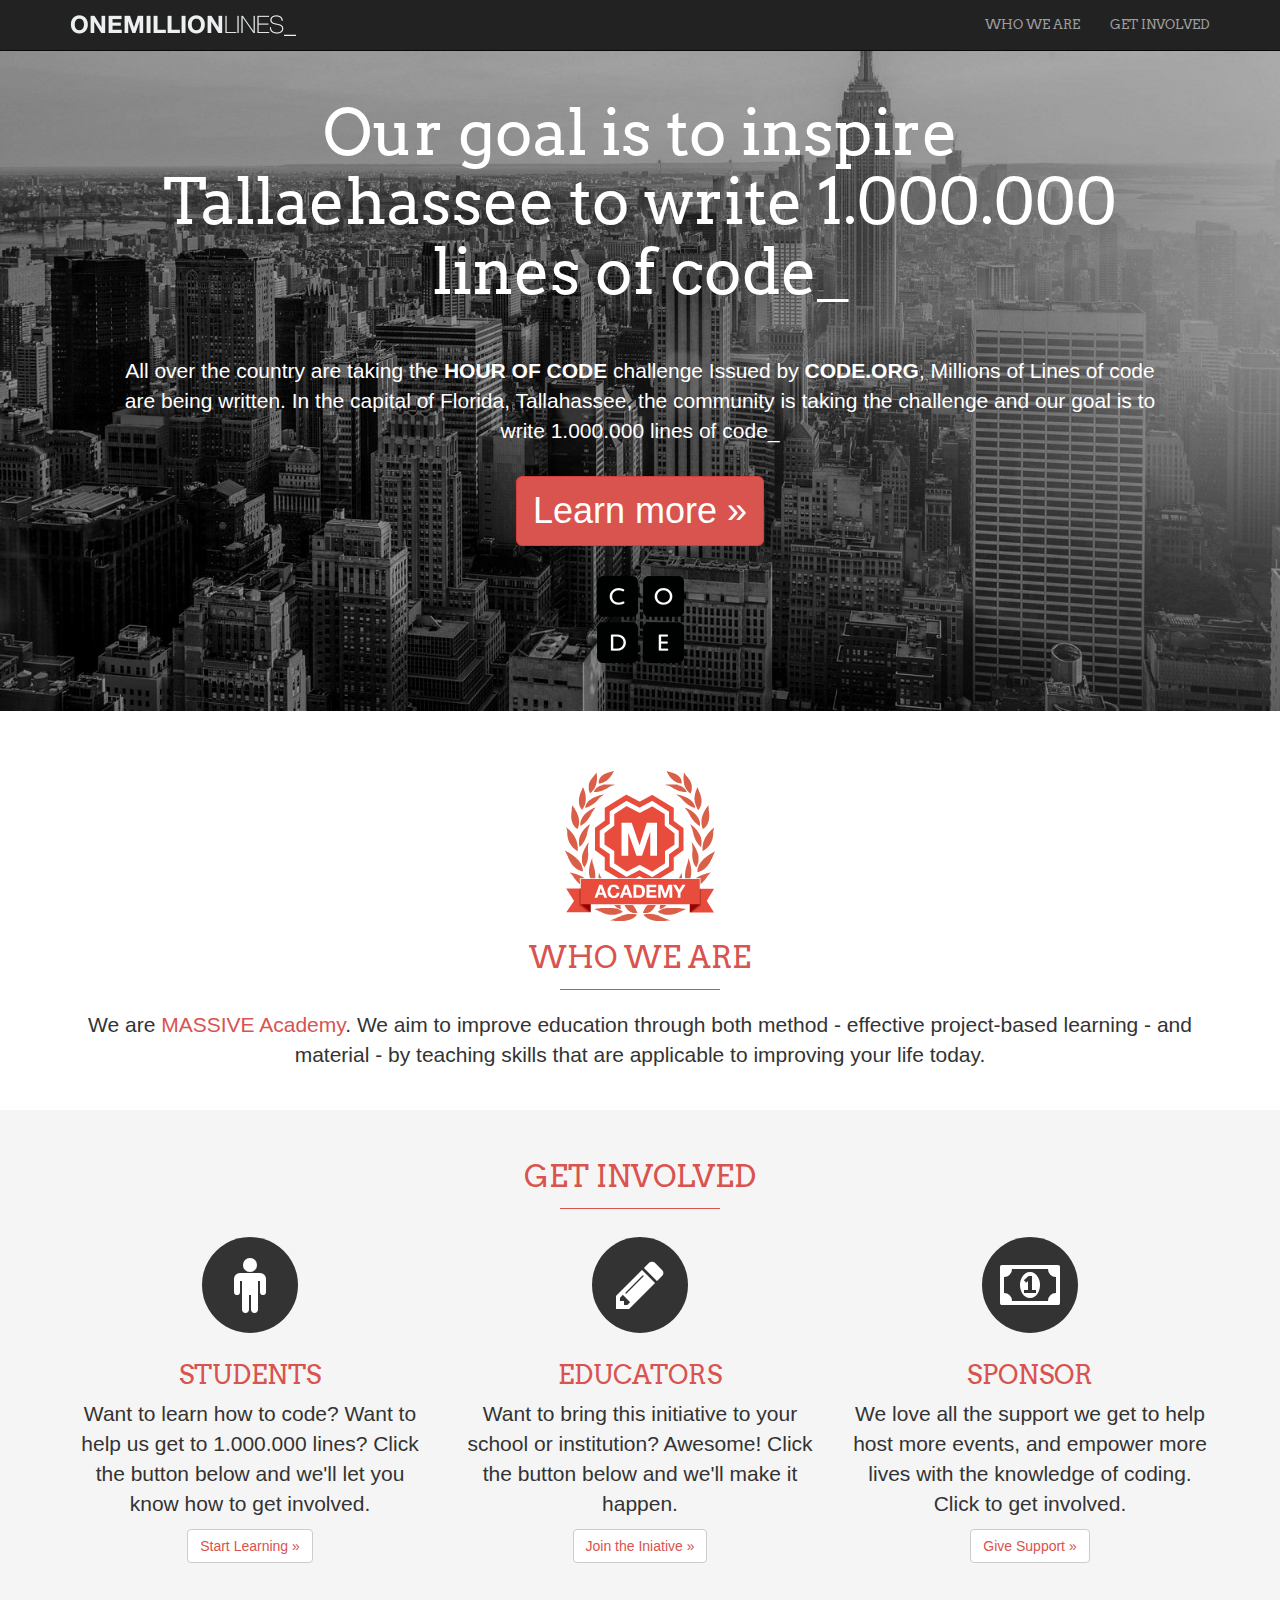
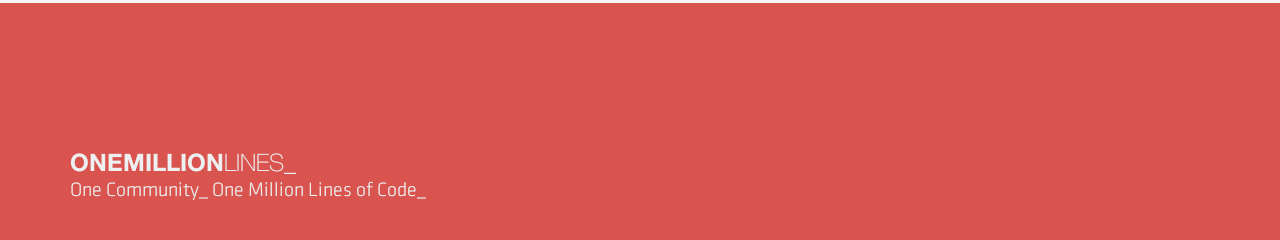
==== index.html @ 8c4b8105 "imported all site files -first time" ====
<!DOCTYPE html>
<html lang="en">
  <head>
    <meta charset="utf-8">
    <meta http-equiv="X-UA-Compatible" content="IE=edge">
    <meta name="viewport" content="width=device-width, initial-scale=1">
    <!-- The above 3 meta tags *must* come first in the head; any other head content must come *after* these tags -->
    <meta name="description" content="">
    <meta name="author" content="">
    <link rel="icon" href="images/favicon.ico">
    <title>One Million Lines</title>
    <link href="https://fonts.googleapis.com/css?family=Arvo" rel="stylesheet">
    <link href="fonts/font-awesome/css/font-awesome.min.css" rel="stylesheet">
    <link href="css/bootstrap.min.css" rel="stylesheet">
    <!-- IE10 viewport hack for Surface/desktop Windows 8 bug -->
    <link href="css/ie10.css" rel="stylesheet">
    <!-- Custom styles for this template -->
    <link href="css/custom.css" rel="stylesheet">

    <!-- Just for debugging purposes. Don't actually copy these 2 lines! -->
    <!--[if lt IE 9]><script src="js/ie8-responsive-file-warning.js"></script><![endif]-->
    <script src="js/ie-emulation-modes-warning.js"></script>

    <!-- HTML5 shim and Respond.js for IE8 support of HTML5 elements and media queries -->
    <!--[if lt IE 9]>
      <script src="https://oss.maxcdn.com/html5shiv/3.7.3/html5shiv.min.js"></script>
      <script src="https://oss.maxcdn.com/respond/1.4.2/respond.min.js"></script>
    <![endif]-->
  </head>

  <body>

    <nav class="navbar navbar-inverse navbar-fixed-top">
      <div class="container">
        <div class="navbar-header">
          <button type="button" class="navbar-toggle collapsed" data-toggle="collapse" data-target="#navbar" aria-expanded="false" aria-controls="navbar">
            <span class="sr-only">Toggle navigation</span>
            <span class="icon-bar"></span>
            <span class="icon-bar"></span>
            <span class="icon-bar"></span>
          </button>
          <a class="navbar-brand" href="#"><img src="images/top_logo.png" alt="One Million Lines" title="One Million Lines"></a>
        </div>
        <div id="navbar" class="collapse navbar-collapse">
          <ul class="nav navbar-nav navbar-right">
            <li><a href="#who">WHO WE ARE</a></li>
            <li><a href="#get-involved">GET INVOLVED</a></li>
          </ul>
        </div><!--/.nav-collapse -->
      </div>
    </nav>

    <!-- Main jumbotron for a primary marketing message or call to action -->
    <div class="jumbotron">
      <div class="container">
        <h1>Our goal is to inspire <br>Tallaehassee to write 1.000.000<br> lines of code_</h1>
        <p>All over the country are taking the <strong>HOUR OF CODE</strong> challenge Issued by <strong>CODE.ORG</strong>, Millions of Lines of code are being written. In the capital of Florida, Tallahassee, the community is taking the challenge and our goal is to write 1.000.000 lines of code_</p>
        <p><a class="btn btn-danger btn-lg" href="#" role="button">Learn more &raquo;</a></p>
        <img src="images/code.png" title="Code Logo" alt="Code">
      </div>
    </div>

    <div id="who">
      <div class="container homepage">
        <img src="images/academy_brand_med.png" alt="MASSIVE Academy" title="MASSIVE Academy">
        <h2>Who We Are</h2>
        <hr>
        <p>We are <a href="http://www.google.com" target="_blank">MASSIVE Academy</a>. We aim to improve education through both method - effective project-based learning - and material - by teaching skills that are applicable to improving your life today.</p>
      </div>
    </div>

    <div id="get-involved">
      <div class="container homepage">
        <h2>Get Involved</h2>
        <hr>
        <div class="row">
          <div class="col-md-4">
            <span class="fa-stack fa-4x">
              <i class="fa fa-circle fa-stack-2x"></i>
              <i class="fa fa-male fa-stack-1x fa-inverse"></i>
            </span>
            <h3>Students</h3>
            <p>Want to learn how to code? Want to help us get to 1.000.000 lines? Click the button below and we'll let you know how to get involved.</p>
            <p><a class="btn btn-default" href="grid.html" role="button">Start Learning &raquo;</a></p>
          </div>
          <div class="col-md-4">
             <span class="fa-stack fa-4x">
              <i class="fa fa-circle fa-stack-2x"></i>
              <i class="fa fa-pencil fa-stack-1x fa-inverse"></i>
            </span>
            <h3>Educators</h3>
            <p>Want to bring this initiative to your school or institution? Awesome! Click the button below and we'll make it happen.</p>
            <p><a class="btn btn-default" href="http://www.google.com" target="_blank" role="button">Join the Iniative &raquo;</a></p>
         </div>
          <div class="col-md-4">
             <span class="fa-stack fa-4x">
              <i class="fa fa-circle fa-stack-2x"></i>
              <i class="fa fa-money fa-stack-1x fa-inverse"></i>
            </span>
            <h3>Sponsor</h3>
            <p>We love all the support we get to help host more events, and empower more lives with the knowledge of coding. Click to get involved.</p>
            <p><a class="btn btn-default" href="#" role="button">Give Support &raquo;</a></p>
          </div>
        </div>
      </div>
    </div>

    <footer>
      <div class="container">
        <p><img src="images/one_million_bottom_brand.png"></p>
      </div>
    </footer>


    <!-- Bootstrap core JavaScript
    ================================================== -->
    <!-- Placed at the end of the document so the pages load faster -->
    <script src="js/jquery.min.js"></script>
    <script>window.jQuery || document.write('<script src="js/vendor/jquery.min.js"><\/script>')</script>
    <script src="js/bootstrap.min.js"></script>
    <!-- IE10 viewport hack for Surface/desktop Windows 8 bug -->
    <script src="js/ie10-viewport-bug-workaround.js"></script>
  </body>
</html>
---- css/ie10.css ----
/*!
 * IE10 viewport hack for Surface/desktop Windows 8 bug
 * Copyright 2014-2015 Twitter, Inc.
 * Licensed under MIT (https://github.com/twbs/bootstrap/blob/master/LICENSE)
 */

/*
 * See the Getting Started docs for more information:
 * http://getbootstrap.com/getting-started/#support-ie10-width
 */
@-ms-viewport     { width: device-width; }
@-o-viewport      { width: device-width; }
@viewport         { width: device-width; }
---- css/custom.css ----
/* Move down content because we have a fixed navbar that is 50px tall */
body {
  padding-top: 50px;
}

ul.nav,.jumbotron h1 {
	font-family: 'Arvo',courier, serif;
}

ul.nav {
	font-size: 13px;
}

#get-involved {
	background-color: #f5f5f5;
}

.jumbotron {
	background-image: url(../images/bg.jpg);
	background-position: center center;
	background-size: cover;
	-moz-background-size: cover;
	-o-background-size: cover;
	-webkit-background-size: cover;
	color: #fff;
	text-align: center;
	width:100%;
}

.jumbotron h1 {
	margin-top: 0px;
	margin-bottom: 50px;
}

.jumbotron p {
	margin-bottom: 30px;
	padding: 0 50px;
}

.btn-lg {
	font-size: 36px;
}

.homepage {
	text-align: center;
	padding-top: 30px;
    padding-bottom: 30px;
}

.homepage h2,.homepage h3 {
	color: #d9534f;
	font-family: 'Arvo',courier, serif;
	text-transform: uppercase;
}

.homepage h2 {
	font-size: 30px;
}

.homepage h3 {
	font-size: 26px;
}

.homepage p {
	font-size: 21px;
}

.homepage a {
	color: #d9534f;
}

.homepage a:hover {
	color: #d9534f;
	text-decoration: none;
	opacity: .8;
}

.homepage hr {
	border-top: 1px solid #d9534f;
	width:160px;
	margin-top: 15px;
}

footer {
	background-color: #d9534f;
	padding-top: 150px;
	padding-bottom: 30px;
}

/* Responsive Styling */
@media (max-width: 1199px) {
	.jumbotron h1 {
		font-size: 56px;
		margin-bottom: 30px;
	}
}
@media (max-width: 991px) {
	.jumbotron h1 {
		font-size: 44px;
	}
	.jumbotron p {
		padding: 0 10px;
	}
	#get-involved .col-md-4 {
		padding-top: 20px;
		padding-bottom: 20px;
	}
}
@media (max-width: 767px) {
	.jumbotron h1 {
		font-size: 24px;
	}
	.jumbotron p {
		font-size: 15px;
		padding: 0;
	}
	.btn-lg {
		font-size: 18px;
	}
	.homepage p {
		font-size: 18px;
	}
	footer img {
		width: 80%;
	}
}
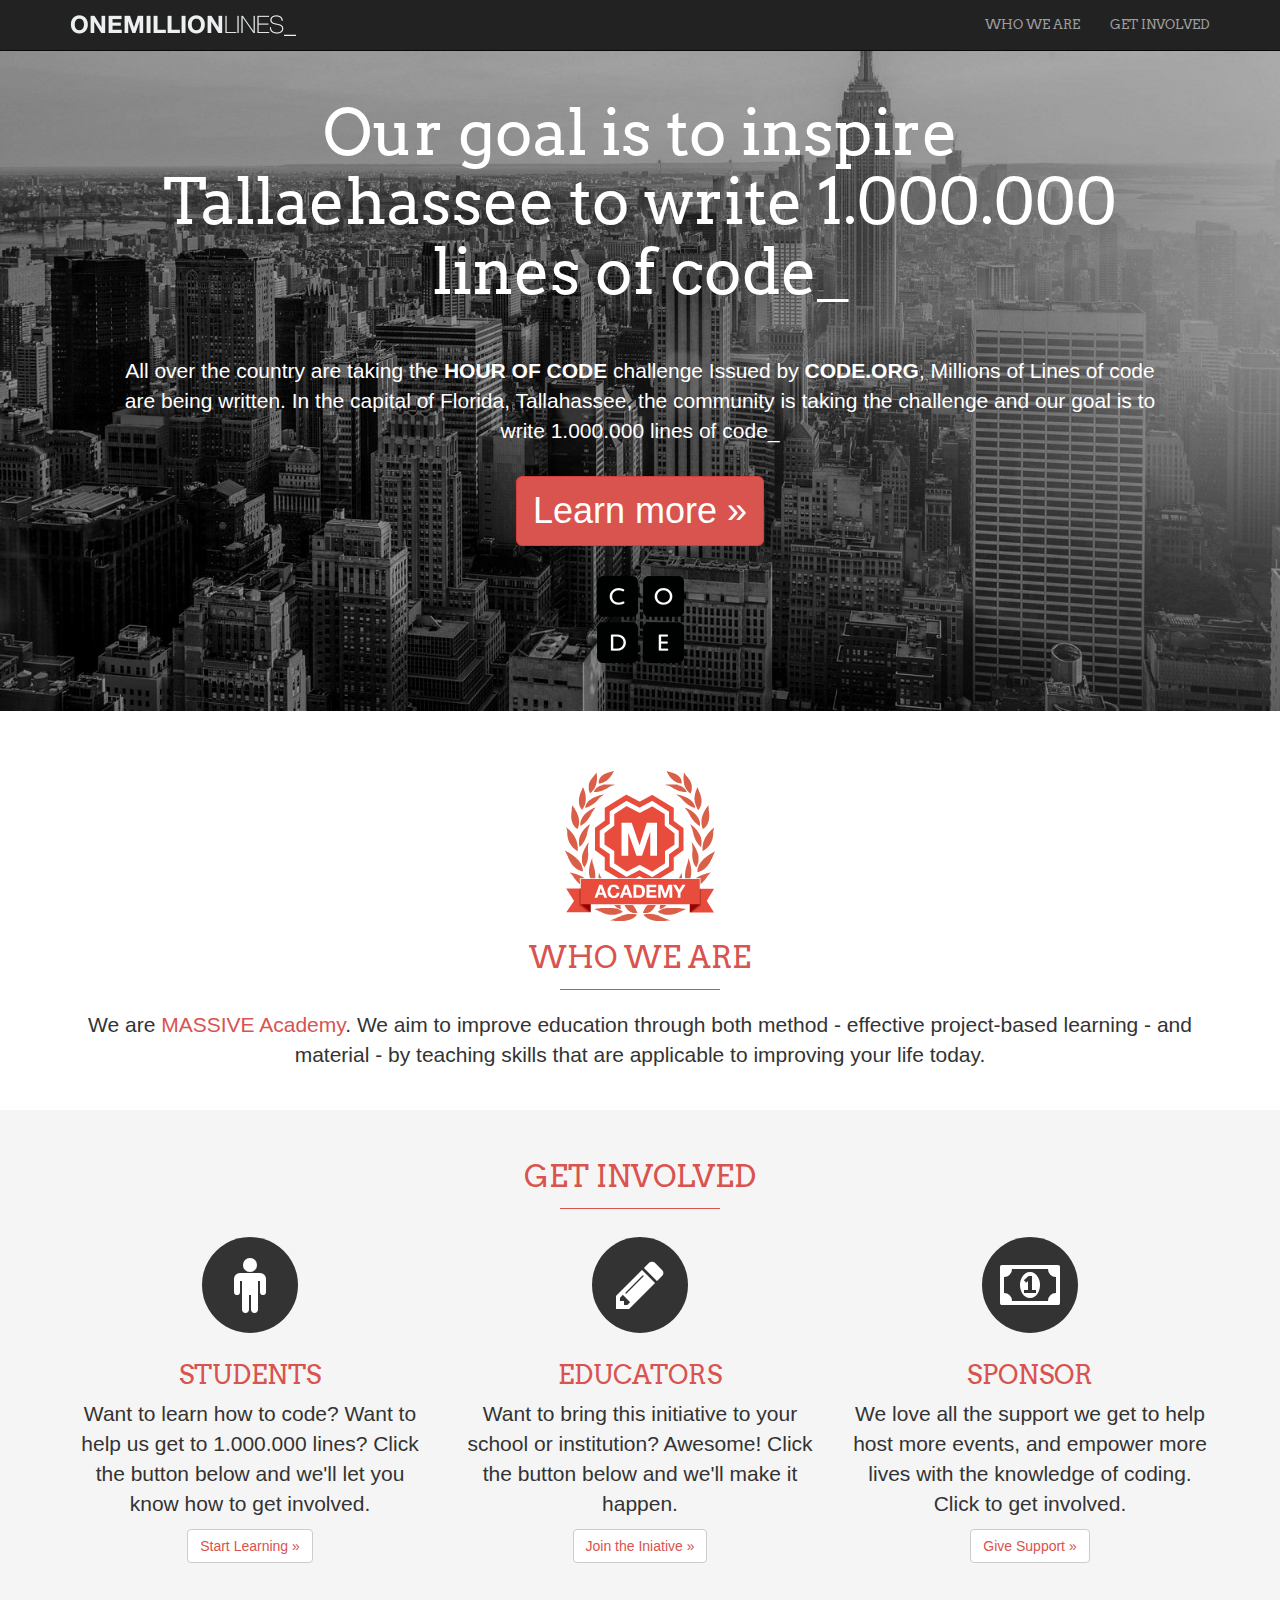
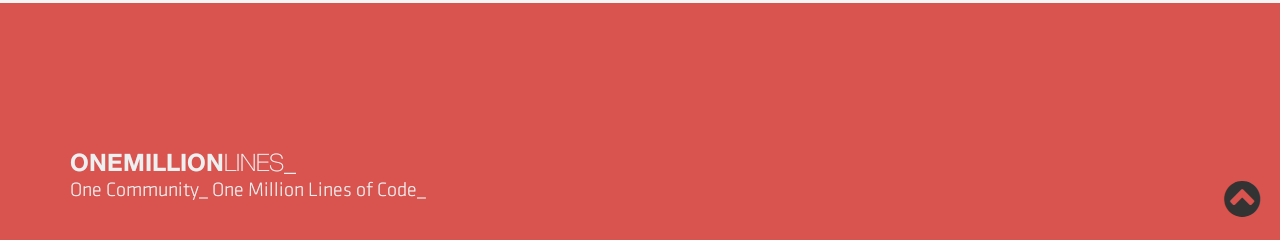
==== commit a9e29386: "custom more javascript" ====
--- a/index.html
+++ b/index.html
@@ -28,8 +28,7 @@
     <![endif]-->
   </head>
 
-  <body>
-
+  <body data-spy="scroll" data-target=".navbar-collapse" data-offset="50">
     <nav class="navbar navbar-inverse navbar-fixed-top">
       <div class="container">
         <div class="navbar-header">
@@ -39,27 +38,28 @@
             <span class="icon-bar"></span>
             <span class="icon-bar"></span>
           </button>
-          <a class="navbar-brand" href="#"><img src="images/top_logo.png" alt="One Million Lines" title="One Million Lines"></a>
+          <a class="navbar-brand" href="#jumbotron"><img src="images/top_logo.png" alt="One Million Lines" title="One Million Lines"></a>
         </div>
         <div id="navbar" class="collapse navbar-collapse">
           <ul class="nav navbar-nav navbar-right">
             <li><a href="#who">WHO WE ARE</a></li>
             <li><a href="#get-involved">GET INVOLVED</a></li>
           </ul>
-        </div><!--/.nav-collapse -->
+        </div>
       </div>
     </nav>
 
     <!-- Main jumbotron for a primary marketing message or call to action -->
-    <div class="jumbotron">
+    <div id="jumbotron" class="jumbotron">
       <div class="container">
         <h1>Our goal is to inspire <br>Tallaehassee to write 1.000.000<br> lines of code_</h1>
         <p>All over the country are taking the <strong>HOUR OF CODE</strong> challenge Issued by <strong>CODE.ORG</strong>, Millions of Lines of code are being written. In the capital of Florida, Tallahassee, the community is taking the challenge and our goal is to write 1.000.000 lines of code_</p>
-        <p><a class="btn btn-danger btn-lg" href="#" role="button">Learn more &raquo;</a></p>
+        <p><a class="btn btn-danger btn-lg" role="button" data-toggle="modal" data-target="#myModal">Learn more &raquo;</a></p>
         <img src="images/code.png" title="Code Logo" alt="Code">
       </div>
     </div>
 
+    <!-- Part of section who we are -->
     <div id="who">
       <div class="container homepage">
         <img src="images/academy_brand_med.png" alt="MASSIVE Academy" title="MASSIVE Academy">
@@ -68,7 +68,9 @@
         <p>We are <a href="http://www.google.com" target="_blank">MASSIVE Academy</a>. We aim to improve education through both method - effective project-based learning - and material - by teaching skills that are applicable to improving your life today.</p>
       </div>
     </div>
+    <!-- End part of section who we are -->
 
+    <!-- Part of section get involved -->
     <div id="get-involved">
       <div class="container homepage">
         <h2>Get Involved</h2>
@@ -100,24 +102,36 @@
             <h3>Sponsor</h3>
             <p>We love all the support we get to help host more events, and empower more lives with the knowledge of coding. Click to get involved.</p>
             <p><a class="btn btn-default" href="#" role="button">Give Support &raquo;</a></p>
+            <!-- Modal -->
+            <div class="modal fade" id="myModal" tabindex="-1" role="dialog" aria-labelledby="myModalLabel">
+              <div class="modal-dialog" role="document">
+                <div class="modal-content">
+                  <button type="button" class="close" data-dismiss="modal" aria-label="Close"><span aria-hidden="true">&times;</span></button>
+                  <iframe width="560" height="315" src="https://www.youtube.com/embed/3AtDnEC4zak?showinfo=0" frameborder="0" allowfullscreen></iframe>
+                </div>
+              </div>
+            </div>
           </div>
         </div>
       </div>
     </div>
+    <!-- End part of section get involved -->
 
+    <!-- Part of section footer -->
     <footer>
       <div class="container">
         <p><img src="images/one_million_bottom_brand.png"></p>
       </div>
+      <div id="back-to-top">
+        <a href="#jumbotron"><i class="fa fa-3x fa-chevron-circle-up"></i></a>
+      </div>
     </footer>
+    <!-- End part of section footer -->
 
-
-    <!-- Bootstrap core JavaScript
-    ================================================== -->
-    <!-- Placed at the end of the document so the pages load faster -->
     <script src="js/jquery.min.js"></script>
     <script>window.jQuery || document.write('<script src="js/vendor/jquery.min.js"><\/script>')</script>
     <script src="js/bootstrap.min.js"></script>
+    <script src="js/main.js"></script>
     <!-- IE10 viewport hack for Surface/desktop Windows 8 bug -->
     <script src="js/ie10-viewport-bug-workaround.js"></script>
   </body>
--- a/css/custom.css
+++ b/css/custom.css
@@ -1,126 +1,86 @@
-/* Move down content because we have a fixed navbar that is 50px tall */
-body {
-  padding-top: 50px;
+/*
+ * Author: BELIGAT
+ * Project Name: Experiment Onemillion
+ * Github: https://github.com/beli9at/onemillion.github.io
+ * Version: 1.0
+ */
+
+body {padding-top: 50px;}
+
+/* Navbar */
+ul.nav,.jumbotron h1 {font-family: 'Arvo',courier, serif;}
+ul.nav {font-size: 13px;}
+
+/* Section get involved */
+#get-involved {background-color: #f5f5f5;}
+
+/* Jumbotron */
+.jumbotron {background-image: url(../images/bg.jpg);background-position: center center;background-size: cover;-moz-background-size: cover;-o-background-size: cover;-webkit-background-size: cover;color: #fff;text-align: center;width:100%;}
+.jumbotron h1 {margin-top: 0px;margin-bottom: 50px;}
+.jumbotron p {margin-bottom: 30px;padding: 0 50px;}
+.btn-lg {font-size: 36px;}
+.modal-content iframe {
+	margin-top: 15px;
+	margin-bottom: 10px;
+}
+.modal-content button.close {
+	background-color: #fff;
+	border-radius: 24px;
+	font-size: 26px;
+	opacity: 1;
+	position: absolute;
+	right: 5px;
+	top: 5px;
+	width: 30px;
+	-webkit-border-radius: 24px;
+	-moz-border-radius: 24px;
 }
 
-ul.nav,.jumbotron h1 {
-	font-family: 'Arvo',courier, serif;
+.modal-dialog {
+	position: absolute;
+	left: 50%;
+	margin-left: -300px;
+	top: 50%;
+	margin-top: -173px;
 }
 
-ul.nav {
-	font-size: 13px;
+/* Container Homepage */
+.homepage {text-align: center;padding-top: 30px;padding-bottom: 30px;}
+.homepage h2,.homepage h3 {color: #d9534f;font-family: 'Arvo',courier, serif;text-transform: uppercase;}
+.homepage h2 {font-size: 30px;}.homepage h3 {font-size: 26px;}.homepage p {font-size: 21px;}
+.homepage a {color: #d9534f;}.homepage a:hover {color: #d9534f;text-decoration: none;opacity: .8;}
+.homepage hr {border-top: 1px solid #d9534f;width:160px;margin-top: 15px;}
+
+/* Footer */
+footer {background-color: #d9534f;padding-top: 150px;padding-bottom: 30px;position: relative;}
+
+#back-to-top {
+	position: absolute;
+	bottom: 20px;
+	right: 20px;
 }
-
-#get-involved {
-	background-color: #f5f5f5;
-}
-
-.jumbotron {
-	background-image: url(../images/bg.jpg);
-	background-position: center center;
-	background-size: cover;
-	-moz-background-size: cover;
-	-o-background-size: cover;
-	-webkit-background-size: cover;
-	color: #fff;
-	text-align: center;
-	width:100%;
-}
-
-.jumbotron h1 {
-	margin-top: 0px;
-	margin-bottom: 50px;
-}
-
-.jumbotron p {
-	margin-bottom: 30px;
-	padding: 0 50px;
-}
-
-.btn-lg {
-	font-size: 36px;
-}
-
-.homepage {
-	text-align: center;
-	padding-top: 30px;
-    padding-bottom: 30px;
-}
-
-.homepage h2,.homepage h3 {
-	color: #d9534f;
-	font-family: 'Arvo',courier, serif;
-	text-transform: uppercase;
-}
-
-.homepage h2 {
-	font-size: 30px;
-}
-
-.homepage h3 {
-	font-size: 26px;
-}
-
-.homepage p {
-	font-size: 21px;
-}
-
-.homepage a {
-	color: #d9534f;
-}
-
-.homepage a:hover {
-	color: #d9534f;
-	text-decoration: none;
-	opacity: .8;
-}
-
-.homepage hr {
-	border-top: 1px solid #d9534f;
-	width:160px;
-	margin-top: 15px;
-}
-
-footer {
-	background-color: #d9534f;
-	padding-top: 150px;
-	padding-bottom: 30px;
+#back-to-top a {
+	color: #333;
 }
 
 /* Responsive Styling */
+
+/* Large devices (large desktops, 1200px and up) */
 @media (max-width: 1199px) {
-	.jumbotron h1 {
-		font-size: 56px;
-		margin-bottom: 30px;
-	}
+	.jumbotron h1 {font-size: 56px;margin-bottom: 30px;}
 }
+
+/* Medium devices (desktops, 992px and up) */
 @media (max-width: 991px) {
-	.jumbotron h1 {
-		font-size: 44px;
-	}
-	.jumbotron p {
-		padding: 0 10px;
-	}
-	#get-involved .col-md-4 {
-		padding-top: 20px;
-		padding-bottom: 20px;
-	}
+	.jumbotron h1 {font-size: 44px;}
+	.jumbotron p {padding: 0 10px;}
+	#get-involved .col-md-4 {padding-top: 20px;padding-bottom: 20px;}
 }
+
+/* Small devices (tablets, 768px and up) */
 @media (max-width: 767px) {
-	.jumbotron h1 {
-		font-size: 24px;
-	}
-	.jumbotron p {
-		font-size: 15px;
-		padding: 0;
-	}
-	.btn-lg {
-		font-size: 18px;
-	}
-	.homepage p {
-		font-size: 18px;
-	}
-	footer img {
-		width: 80%;
-	}
+	.jumbotron h1 {font-size: 24px;}
+	.jumbotron p {font-size: 15px;padding: 0;}
+	.btn-lg {font-size: 18px;}
+	.homepage p {font-size: 18px;}footer img {width: 80%;}
 }